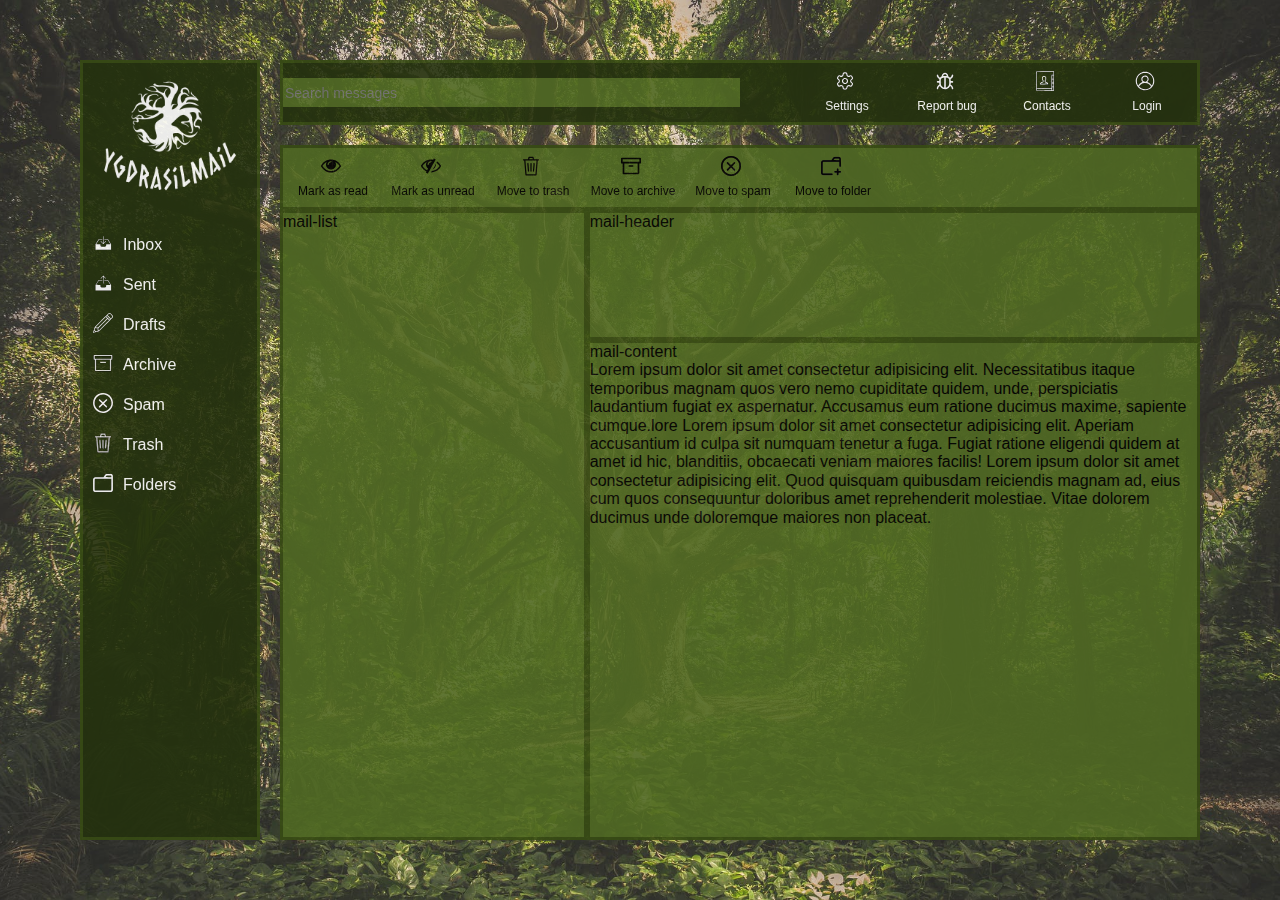
==== src/klient-poczty/index.html @ bf0d59c1 "Mail client - WIP - Top menu improved and mail menu added." ====
<!DOCTYPE html>
<html lang="en">
  <head>
    <meta charset="UTF-8" />
    <meta name="viewport" content="width=device-width, initial-scale=1.0" />
    <title>Klient poczty | Projekt 1 | Projekty</title>
    <link rel="stylesheet" href="../../css/normalize.css" />
    <link rel="stylesheet" href="css/main.css" />
  </head>

  <body>
    <div id="background"></div>

    <main id="main-client">
      <section class="menu-side">
        <img class="menu-side__logo" src="img/logo.png" alt="logo" />
        <div class="menu-side__item">
          <img src="img/inbox.svg" />
          <p>Inbox</p>
        </div>
        <div class="menu-side__item">
          <img src="img/sent.svg" />
          <p>Sent</p>
        </div>
        <div class="menu-side__item">
          <img src="img/drafts.svg" />
          <p>Drafts</p>
        </div>
        <div class="menu-side__item">
          <img src="img/archive.svg" />
          <p>Archive</p>
        </div>
        <div class="menu-side__item">
          <img src="img/spam.svg" />
          <p>Spam</p>
        </div>
        <div class="menu-side__item">
          <img src="img/trash.svg" />
          <p>Trash</p>
        </div>
        <div class="menu-side__item">
            <img src="img/folders.svg" />
            <p>Folders</p>
        </div>
      </section>

      <section class="menu-top">
        <form class="menu-top__item--left">
          <input type="search" placeholder="Search messages" />
        </form>
        <div class="menu-top__item--right">
          <div>
            <img src="img/settings.svg" />
            <p>Settings</p>
          </div>
          <div>
            <img src="img/bug.svg" />
            <p>Report bug</p>
          </div>
          <div>
            <img src="img/contacts.svg" />
            <p>Contacts</p>
          </div>
          <div>
            <img src="img/login.svg" />
            <p>Login</p>
          </div>
        </div>
      </section>

      <section class="mail-menu">
        <div class="mail-menu__item">
          <img src="img/mark-as-read.svg" />
          <p>Mark as read</p>
        </div>
        <div class="mail-menu__item">
          <img src="img/mark-as-unread.svg" />
          <p>Mark as unread</p>
        </div>
        <div class="mail-menu__item">
          <img src="img/move-to-trash.svg" />
          <p>Move to trash</p>
        </div>
        <div class="mail-menu__item">
          <img src="img/move-to-archive.svg" />
          <p>Move to archive</p>
        </div>
        <div class="mail-menu__item">
          <img src="img/move-to-spam.svg" />
          <p>Move to spam</p>
        </div>
        <div class="mail-menu__item">
          <img src="img/move-to-folder.svg" />
          <p>Move to folder</p>
        </div>
      </section>

      <section class="mail-header">
        <p>mail-header</p>
      </section>
      <section class="mail-list">
        <p>mail-list</p>
      </section>
      <section class="mail-content">
        <p>mail-content</p>
        <p>
          Lorem ipsum dolor sit amet consectetur adipisicing elit.
          Necessitatibus itaque temporibus magnam quos vero nemo cupiditate
          quidem, unde, perspiciatis laudantium fugiat ex aspernatur. Accusamus
          eum ratione ducimus maxime, sapiente cumque.lore Lorem ipsum dolor sit
          amet consectetur adipisicing elit. Aperiam accusantium id culpa sit
          numquam tenetur a fuga. Fugiat ratione eligendi quidem at amet id hic,
          blanditiis, obcaecati veniam maiores facilis! Lorem ipsum dolor sit
          amet consectetur adipisicing elit. Quod quisquam quibusdam reiciendis
          magnam ad, eius cum quos consequuntur doloribus amet reprehenderit
          molestiae. Vitae dolorem ducimus unde doloremque maiores non placeat.
        </p>
      </section>
    </main>
  </body>
</html>
---- src/klient-poczty/css/main.css ----
* {
  font-family: Verdana, sans-serif;
  box-sizing: border-box;
  margin: 0;
}

body {
  overflow: hidden;
}

#background {
  background: url(../img/background.jpeg) no-repeat center;
  background-size: cover;
  width: 100vw;
  height: 100vh;
  position: absolute;
  left: 0px;
  top: 0px;
  z-index: 0;
  opacity: 0.9;
}

/* ********** MAIN-CLIENT ********** */

#main-client {
  display: grid;
  grid-template-columns: 200px 1fr 2fr;
  /* grid-auto-rows: minmax(100px, auto); */
  grid-auto-rows: 85px 65px 65px 65px 1fr;
  grid-template-areas:
    "menu-side menu-top menu-top"
    "menu-side mail-menu mail-menu"
    "menu-side mail-list mail-header"
    "menu-side mail-list mail-header"
    "menu-side mail-list mail-content";
  padding: 60px 80px;
  opacity: 0.9;
  min-height: 570px;
  min-width: 970px;
  height: 100vh;
  width: 100vw;
}

#main-client section {
  /* background: rgb(126, 150, 67); */
  background: rgb(80, 105, 35);
  border: rgb(55, 75, 20) solid;
}

#main-client .menu-side,
#main-client .menu-top {
  background: rgb(36, 49, 14);
  border: rgb(55, 75, 20) solid;
  color: white;
}

/* ********** MENU-SIDE ********** */
.menu-side {
  grid-area: menu-side;
  display: flex;
  flex-direction: column;
  margin: 0 20px 0 0;
}

.menu-side > * {
  position: relative;
  height: 40px;
  padding: 5px 0 5px 10px;
}

.menu-side__logo {
  height: auto;
  width: 100%;
  padding: 0 14px 14px 14px;
  align-self: center;
}

.menu-side__item img {
  position: absolute;
  top: 10px;
  left: 10px;
  height: 20px;
  width: 20px;
}

.menu-side__item p {
  position: absolute;
  top: 13px;
  left: 40px;
}

.menu-side__item:hover {
  background: rgb(80, 105, 35);
}

/* ********** MENU-TOP ********** */

.menu-top {
  grid-area: menu-top;
  display: flex;
  justify-content: space-between;
  align-content: center;
  margin: 0 0 20px 0;
}

.menu-top__item--left,
.menu-top__item--right {
  display: flex;
  flex: 1 1 0;
}

.menu-top__item--left {
  justify-content: center;
  align-items: center;
  width: 100%;
}

.menu-top__item--left input{
  background: rgb(80, 105, 35);
  border: rgb(55, 75, 20);
  color: white;
  font-size: 14px;
  height: 29px;
  width: 100%;
}

.menu-top__item--right {
  justify-content: flex-end;
  font-size: 12px;
}

.menu-top__item--right > * {
  position: relative;
  height: 59px;
  width: 100px;
}

.menu-top__item--right img {
  position: absolute;
  height: 20px;
  width: 20px;
  top: 8px;
  left: 37.5px;
}

.menu-top__item--right p {
  text-align: center;
  padding-top: 37px;
}

.menu-top__item--right > *:hover {
  background: rgb(80, 105, 35);
}

/* ********** MAIL-MENU ********** */

.mail-menu {
  grid-area: mail-menu;
  display: flex;
  align-content: center;
  justify-content: flex-start;
  /* margin: 0 10px 0 0; */
  font-size: 12px;
}

.mail-menu > * {
  position: relative;
  height: 59px;
  width: 100px;
}

.mail-menu__item img {
  position: absolute;
  height: 20px;
  width: 20px;
  top: 8px;
  left: 37.5px;
}

.mail-menu__item p {
  text-align: center;
  padding-top: 37px;
}

.mail-menu__item:hover {
  background: rgb(55, 75, 20);
}

/* ********** MAIL-HEADER ********** */

.mail-header {
  grid-area: mail-header;
  /* margin: 0 0 0 10px; */
}

/* ********** MAIL-LIST ********** */

.mail-list {
  grid-area: mail-list;
  /* margin: 0 10px 0 0; */
}

/* ********** MAIL-CONTENT ********** */

.mail-content {
  grid-area: mail-content;
  /* margin: 0 0 0 10px; */
}

@media screen and (max-width: 800px) {
  #main-client {
    grid-template-columns: 150px 1fr 1fr;
  }
}
<div class="menu-top__right--item">
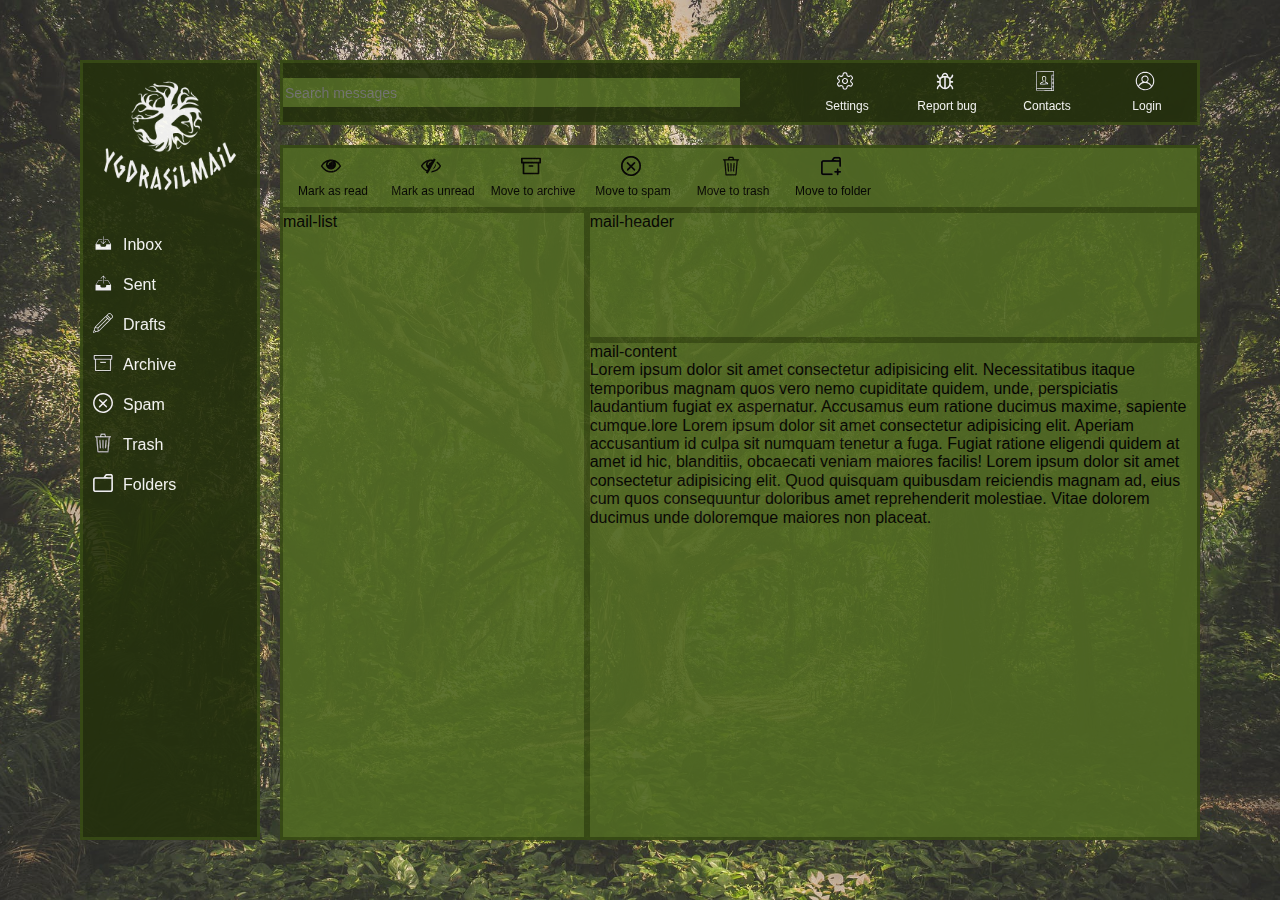
==== commit 5ab1a536: "Mail client - WIP - Changed an order of the mail menu changed and imprived an opacity of the whole m" ====
--- a/src/klient-poczty/index.html
+++ b/src/klient-poczty/index.html
@@ -78,16 +78,16 @@
           <p>Mark as unread</p>
         </div>
         <div class="mail-menu__item">
-          <img src="img/move-to-trash.svg" />
-          <p>Move to trash</p>
-        </div>
-        <div class="mail-menu__item">
           <img src="img/move-to-archive.svg" />
           <p>Move to archive</p>
         </div>
         <div class="mail-menu__item">
           <img src="img/move-to-spam.svg" />
           <p>Move to spam</p>
+        </div>
+        <div class="mail-menu__item">
+          <img src="img/move-to-trash.svg" />
+          <p>Move to trash</p>
         </div>
         <div class="mail-menu__item">
           <img src="img/move-to-folder.svg" />
--- a/src/klient-poczty/css/main.css
+++ b/src/klient-poczty/css/main.css
@@ -34,7 +34,7 @@
     "menu-side mail-list mail-header"
     "menu-side mail-list mail-content";
   padding: 60px 80px;
-  opacity: 0.9;
+  opacity: 0.92;
   min-height: 570px;
   min-width: 970px;
   height: 100vh;
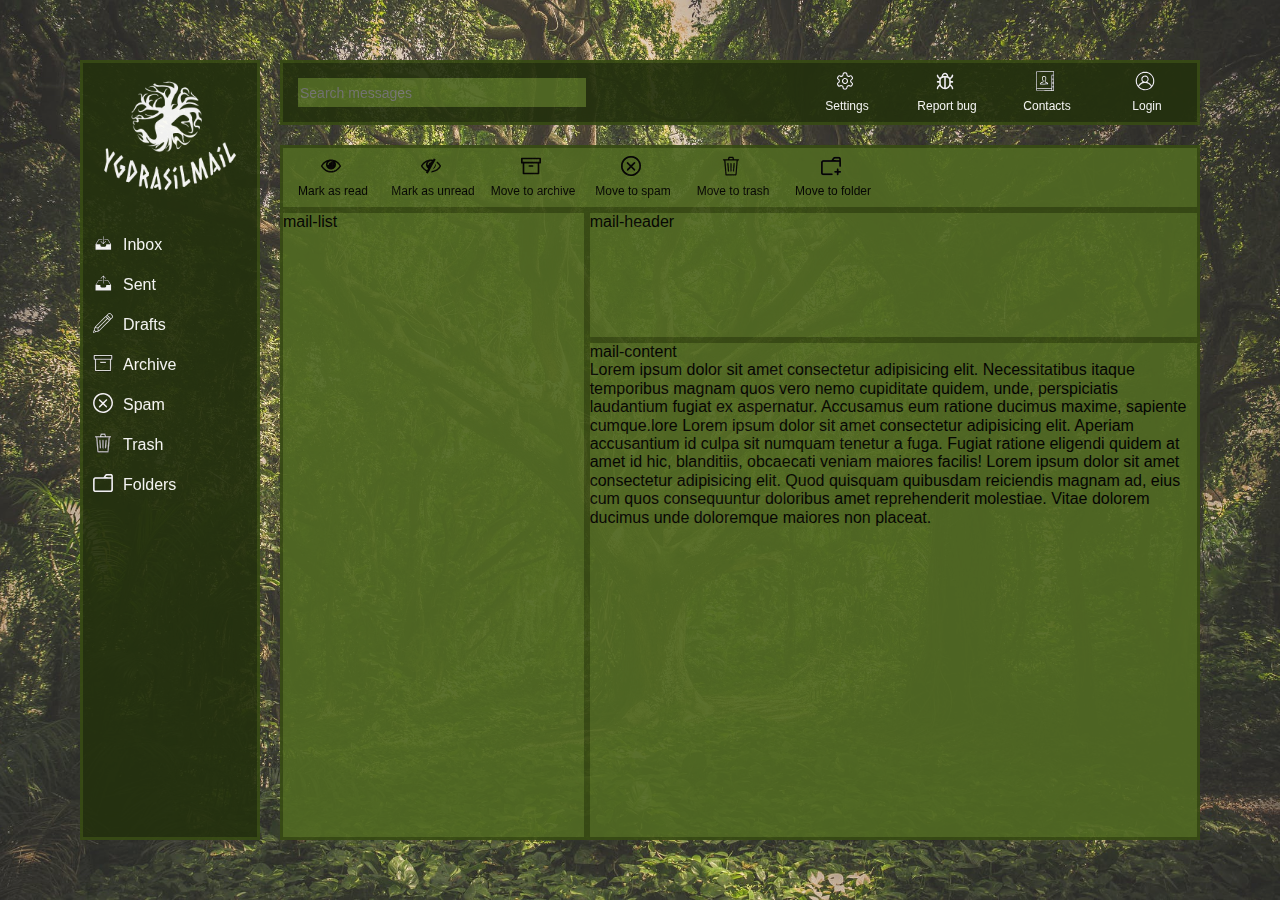
==== commit a3a3351a: "Mail client- WIP - Search input improved and added titles to the side menu" ====
--- a/src/klient-poczty/index.html
+++ b/src/klient-poczty/index.html
@@ -12,33 +12,33 @@
     <div id="background"></div>
 
     <main id="main-client">
-      <section class="menu-side">
+      <section class="menu-side" title="Go to the Inbox section">
         <img class="menu-side__logo" src="img/logo.png" alt="logo" />
         <div class="menu-side__item">
           <img src="img/inbox.svg" />
           <p>Inbox</p>
         </div>
-        <div class="menu-side__item">
+        <div class="menu-side__item" title="Go to the Sent section">
           <img src="img/sent.svg" />
           <p>Sent</p>
         </div>
-        <div class="menu-side__item">
+        <div class="menu-side__item" title="Go to the Drafts section">
           <img src="img/drafts.svg" />
           <p>Drafts</p>
         </div>
-        <div class="menu-side__item">
+        <div class="menu-side__item" title="Go to the Archive section">
           <img src="img/archive.svg" />
           <p>Archive</p>
         </div>
-        <div class="menu-side__item">
+        <div class="menu-side__item" title="Go to the Spam section">
           <img src="img/spam.svg" />
           <p>Spam</p>
         </div>
-        <div class="menu-side__item">
+        <div class="menu-side__item" title="Go to the Trash section">
           <img src="img/trash.svg" />
           <p>Trash</p>
         </div>
-        <div class="menu-side__item">
+        <div class="menu-side__item" title="Go to the Folders section">
             <img src="img/folders.svg" />
             <p>Folders</p>
         </div>
--- a/src/klient-poczty/css/main.css
+++ b/src/klient-poczty/css/main.css
@@ -34,7 +34,7 @@
     "menu-side mail-list mail-header"
     "menu-side mail-list mail-content";
   padding: 60px 80px;
-  opacity: 0.92;
+  opacity: 0.93;
   min-height: 570px;
   min-width: 970px;
   height: 100vh;
@@ -110,7 +110,7 @@
 }
 
 .menu-top__item--left {
-  justify-content: center;
+  justify-content: flex-start;
   align-items: center;
   width: 100%;
 }
@@ -121,7 +121,8 @@
   color: white;
   font-size: 14px;
   height: 29px;
-  width: 100%;
+  width: 63%;
+  margin-left: 15px;
 }
 
 .menu-top__item--right {
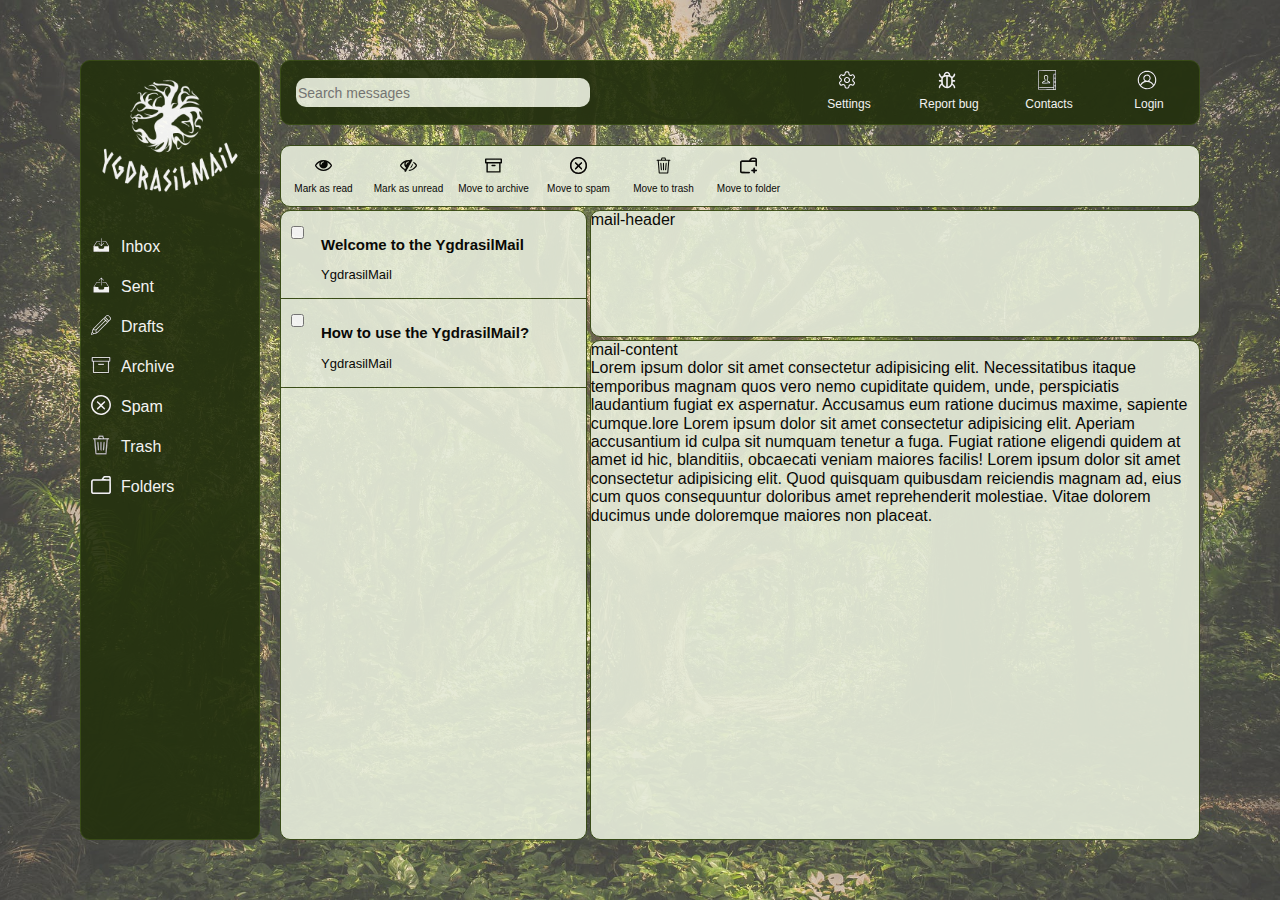
==== commit 4784404d: "Mail client - WIP - Mail list added" ====
--- a/src/klient-poczty/index.html
+++ b/src/klient-poczty/index.html
@@ -95,12 +95,23 @@
         </div>
       </section>
 
+      <section class="mail-list">
+        <div class="mail-list__item">
+          <input class="mail-list__item--input" type="checkbox"></input>
+          <h1 class="mail-list__item--header">Welcome to the YgdrasilMail</h1>
+          <p class="mail-list__item--author">YgdrasilMail</p>
+        </div>
+        <div class="mail-list__item">
+          <input class="mail-list__item--input" type="checkbox"></input>
+          <h1 class="mail-list__item--header">How to use the YgdrasilMail?</h1>
+          <p class="mail-list__item--author">YgdrasilMail</p>
+        </div>
+      </section>
+
       <section class="mail-header">
         <p>mail-header</p>
       </section>
-      <section class="mail-list">
-        <p>mail-list</p>
-      </section>
+
       <section class="mail-content">
         <p>mail-content</p>
         <p>
--- a/src/klient-poczty/css/main.css
+++ b/src/klient-poczty/css/main.css
@@ -1,3 +1,12 @@
+/* ********** VARIABLES ********** */
+:root {
+  --color-background-light-green: rgb(229, 235, 217);
+  --color-background-green: rgb(36, 49, 14);
+  --color-border: rgb(55, 75, 20);
+  --color-background-green-hover: rgb(95, 119, 49);
+}
+
+/* ********** OTHER SETTINGS ********** */
 * {
   font-family: Verdana, sans-serif;
   box-sizing: border-box;
@@ -17,7 +26,7 @@
   left: 0px;
   top: 0px;
   z-index: 0;
-  opacity: 0.9;
+  opacity: 0.8;S
 }
 
 /* ********** MAIN-CLIENT ********** */
@@ -34,24 +43,23 @@
     "menu-side mail-list mail-header"
     "menu-side mail-list mail-content";
   padding: 60px 80px;
-  opacity: 0.93;
+  opacity: 0.92;
   min-height: 570px;
-  min-width: 970px;
+  min-width: 880px;
   height: 100vh;
   width: 100vw;
 }
 
 #main-client section {
-  /* background: rgb(126, 150, 67); */
-  background: rgb(80, 105, 35);
-  border: rgb(55, 75, 20) solid;
+  background: var(--color-background-light-green);
+  border: var(--color-border) solid 1px;
+  border-radius: 10px;
 }
 
 #main-client .menu-side,
 #main-client .menu-top {
-  background: rgb(36, 49, 14);
-  border: rgb(55, 75, 20) solid;
-  color: white;
+  background: var(--color-background-green);
+  color: rgb(255, 255, 255);
 }
 
 /* ********** MENU-SIDE ********** */
@@ -90,7 +98,7 @@
 }
 
 .menu-side__item:hover {
-  background: rgb(80, 105, 35);
+  background: var(--color-background-green-hover);
 }
 
 /* ********** MENU-TOP ********** */
@@ -116,12 +124,12 @@
 }
 
 .menu-top__item--left input{
-  background: rgb(80, 105, 35);
-  border: rgb(55, 75, 20);
-  color: white;
+  background: var(--color-background-light-green);
+  border: var(--color-border);
+  border-radius: 10px;
   font-size: 14px;
   height: 29px;
-  width: 63%;
+  width: 64%;
   margin-left: 15px;
 }
 
@@ -132,7 +140,7 @@
 
 .menu-top__item--right > * {
   position: relative;
-  height: 59px;
+  height: 62px;
   width: 100px;
 }
 
@@ -140,7 +148,7 @@
   position: absolute;
   height: 20px;
   width: 20px;
-  top: 8px;
+  top: 9px;
   left: 37.5px;
 }
 
@@ -150,7 +158,7 @@
 }
 
 .menu-top__item--right > *:hover {
-  background: rgb(80, 105, 35);
+  background: var(--color-background-green-hover);
 }
 
 /* ********** MAIL-MENU ********** */
@@ -160,22 +168,22 @@
   display: flex;
   align-content: center;
   justify-content: flex-start;
-  /* margin: 0 10px 0 0; */
-  font-size: 12px;
+  margin: 0 0 3px 0;
+  font-size: 10px;
 }
 
 .mail-menu > * {
   position: relative;
-  height: 59px;
-  width: 100px;
+  height: 60px;
+  width: 85px;
 }
 
 .mail-menu__item img {
   position: absolute;
-  height: 20px;
-  width: 20px;
-  top: 8px;
-  left: 37.5px;
+  height: 17px;
+  width: 17px;
+  top: 11px;
+  left: 34px;
 }
 
 .mail-menu__item p {
@@ -184,28 +192,47 @@
 }
 
 .mail-menu__item:hover {
-  background: rgb(55, 75, 20);
-}
-
+  background: var(--color-background-green-hover);
+}
+
+/* ********** MAIL-LIST ********** */
+
+.mail-list {
+  grid-area: mail-list;
+}
+
+.mail-list__item {
+  /* position: relative; */
+  border-bottom: var(--color-border) solid 1px;
+  min-height: 71px;
+  padding: 15px 10px;
+}
+
+.mail-list__item--input {
+  float: left;
+}
+
+.mail-list__item--header {
+  font-size: 15px;
+  padding-left: 30px;
+}
+
+.mail-list__item--author {
+  font-size: 13px;
+  padding: 5px 0 0 30px;
+}
 /* ********** MAIL-HEADER ********** */
 
 .mail-header {
   grid-area: mail-header;
-  /* margin: 0 0 0 10px; */
-}
-
-/* ********** MAIL-LIST ********** */
-
-.mail-list {
-  grid-area: mail-list;
-  /* margin: 0 10px 0 0; */
+  margin: 0 0 3px 3px;
 }
 
 /* ********** MAIL-CONTENT ********** */
 
 .mail-content {
   grid-area: mail-content;
-  /* margin: 0 0 0 10px; */
+  margin: 0 0 0 3px;
 }
 
 @media screen and (max-width: 800px) {
@@ -213,4 +240,3 @@
     grid-template-columns: 150px 1fr 1fr;
   }
 }
-<div class="menu-top__right--item">
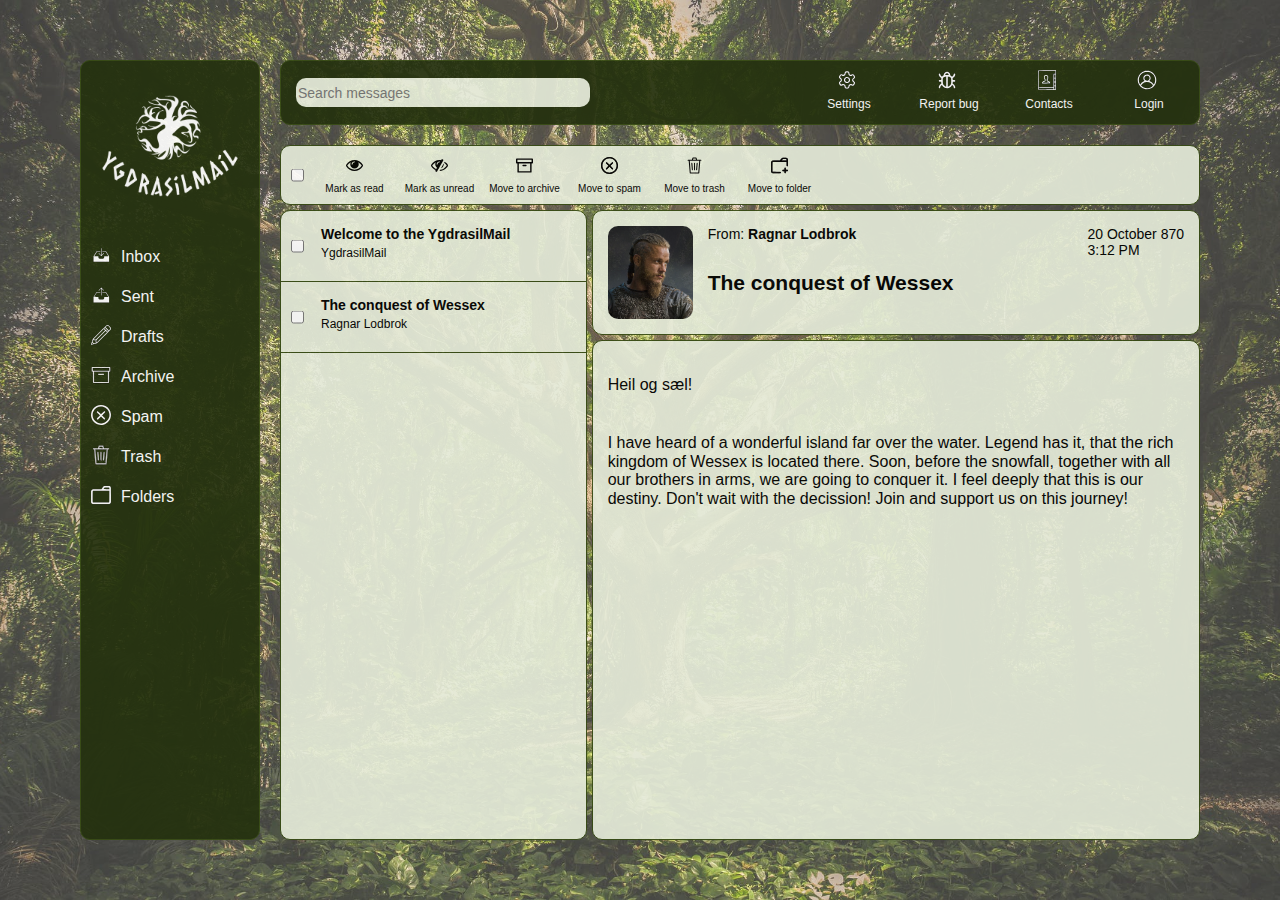
==== commit ce8d7eca: "Mail client - Mail header and mail content improved" ====
--- a/src/klient-poczty/index.html
+++ b/src/klient-poczty/index.html
@@ -69,6 +69,7 @@
       </section>
 
       <section class="mail-menu">
+        <input class="mail-menu_input" type="checkbox"></input>
         <div class="mail-menu__item">
           <img src="img/mark-as-read.svg" />
           <p>Mark as read</p>
@@ -98,34 +99,44 @@
       <section class="mail-list">
         <div class="mail-list__item">
           <input class="mail-list__item--input" type="checkbox"></input>
-          <h1 class="mail-list__item--header">Welcome to the YgdrasilMail</h1>
+          <h3 class="mail-list__item--header">Welcome to the YgdrasilMail</h1>
           <p class="mail-list__item--author">YgdrasilMail</p>
         </div>
         <div class="mail-list__item">
           <input class="mail-list__item--input" type="checkbox"></input>
-          <h1 class="mail-list__item--header">How to use the YgdrasilMail?</h1>
-          <p class="mail-list__item--author">YgdrasilMail</p>
+          <h3 class="mail-list__item--header">The conquest of Wessex</h1>
+          <p class="mail-list__item--author">Ragnar Lodbrok</p>
         </div>
       </section>
 
       <section class="mail-header">
-        <p>mail-header</p>
+
+        <div class="mail-header__item author">
+          <div class="author__image">
+            <img class="author__image--size" src="img/mail-author-image.jpeg">
+          </div>
+          <div class="author__details">
+            <p class="author__details--from">From: <strong>Ragnar Lodbrok</strong></p>
+            <h1 class="author__details--title">The conquest of Wessex</h1>
+          </div>
+        </div>
+        
+        <div class="mail-header__item date">
+          <p>20 October 870</p>
+          <p>3:12 PM</p>
+        </div>
+      
       </section>
 
       <section class="mail-content">
-        <p>mail-content</p>
-        <p>
-          Lorem ipsum dolor sit amet consectetur adipisicing elit.
-          Necessitatibus itaque temporibus magnam quos vero nemo cupiditate
-          quidem, unde, perspiciatis laudantium fugiat ex aspernatur. Accusamus
-          eum ratione ducimus maxime, sapiente cumque.lore Lorem ipsum dolor sit
-          amet consectetur adipisicing elit. Aperiam accusantium id culpa sit
-          numquam tenetur a fuga. Fugiat ratione eligendi quidem at amet id hic,
-          blanditiis, obcaecati veniam maiores facilis! Lorem ipsum dolor sit
-          amet consectetur adipisicing elit. Quod quisquam quibusdam reiciendis
-          magnam ad, eius cum quos consequuntur doloribus amet reprehenderit
-          molestiae. Vitae dolorem ducimus unde doloremque maiores non placeat.
+        <article class="mail-content__article">
+        <h2 class="article__greeting">
+          Heil og sæl!
+        </h2>
+        <p class="article__matter">
+          I have heard of a wonderful island far over the water. Legend has it, that the rich kingdom of Wessex is located there. Soon, before the snowfall, together with all our brothers in arms, we are going to conquer it. I feel deeply that this is our destiny. Don't wait with the decission! Join and support us on this journey!
         </p>
+      </article>
       </section>
     </main>
   </body>
--- a/src/klient-poczty/css/main.css
+++ b/src/klient-poczty/css/main.css
@@ -45,7 +45,7 @@
   padding: 60px 80px;
   opacity: 0.92;
   min-height: 570px;
-  min-width: 880px;
+  min-width: 1060px;
   height: 100vh;
   width: 100vw;
 }
@@ -79,7 +79,7 @@
 .menu-side__logo {
   height: auto;
   width: 100%;
-  padding: 0 14px 14px 14px;
+  padding: 10px 14px 14px 14px;
   align-self: center;
 }
 
@@ -167,15 +167,22 @@
   grid-area: mail-menu;
   display: flex;
   align-content: center;
-  justify-content: flex-start;
-  margin: 0 0 3px 0;
+  position: relative;
+  margin: 0 0 5px 0;
+  padding-left: 10px;
   font-size: 10px;
 }
 
-.mail-menu > * {
+.mail-menu div {
   position: relative;
   height: 60px;
   width: 85px;
+}
+
+.mail-menu_input {
+  position: absolute;
+  top: 50%;
+  transform: translateY(-50%);
 }
 
 .mail-menu__item img {
@@ -186,6 +193,10 @@
   left: 34px;
 }
 
+.mail-menu__item:nth-child(2){
+  margin-left: 21px;
+}
+
 .mail-menu__item p {
   text-align: center;
   padding-top: 37px;
@@ -202,37 +213,73 @@
 }
 
 .mail-list__item {
-  /* position: relative; */
+  position: relative;
   border-bottom: var(--color-border) solid 1px;
   min-height: 71px;
   padding: 15px 10px;
 }
 
 .mail-list__item--input {
-  float: left;
+  position: absolute;
+  top: 50%;
+  transform: translateY(-50%);
 }
 
 .mail-list__item--header {
-  font-size: 15px;
+  font-size: 14px;
   padding-left: 30px;
 }
 
 .mail-list__item--author {
-  font-size: 13px;
+  font-size: 12px;
   padding: 5px 0 0 30px;
 }
 /* ********** MAIL-HEADER ********** */
 
 .mail-header {
   grid-area: mail-header;
-  margin: 0 0 3px 3px;
+  display: flex;
+  justify-content: space-between;
+  margin: 0 0 5px 5px;
+  padding: 15px 15px;
+}
+
+.author {
+  display: flex;
+}
+
+.author__image--size {
+  height: 93px;
+  width: 85px;
+  border-radius: 10px;
+}
+
+.author__details {
+  padding-left: 15px;
+}
+.author__details--from, .date {
+  font-size: 14px;
+}
+
+.author__details--title {
+  font-size: 21px;
+  padding-top: 15px;
 }
 
 /* ********** MAIL-CONTENT ********** */
 
 .mail-content {
   grid-area: mail-content;
-  margin: 0 0 0 3px;
+  margin: 0 0 0 5px;
+  padding: 15px;
+  
+}
+
+.article__greeting, .article__matter {
+  font-weight: normal;
+  font-size: 16px;
+  padding: 20px 0;
+
 }
 
 @media screen and (max-width: 800px) {
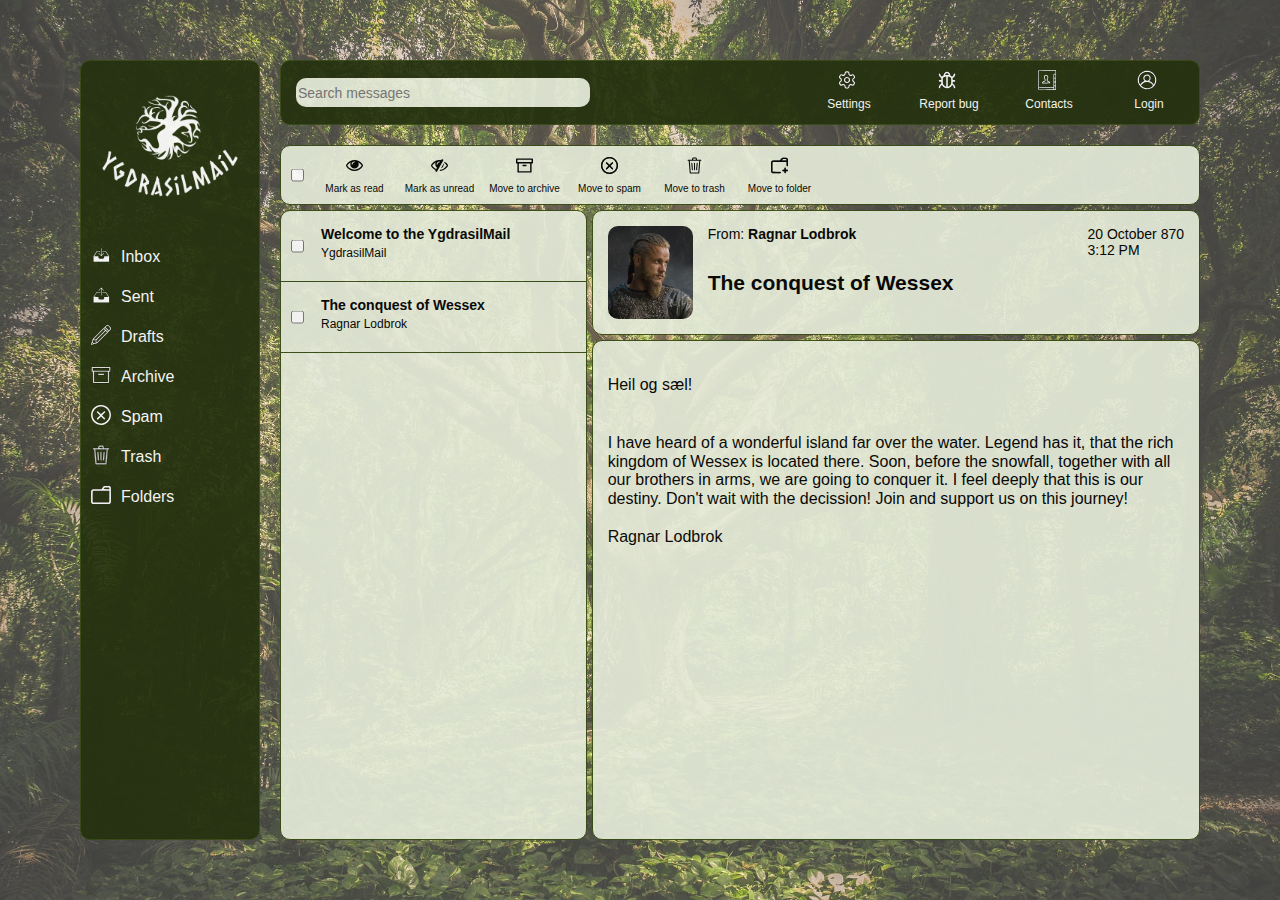
==== commit 67f37989: "Mail client - Mail content improved" ====
--- a/src/klient-poczty/index.html
+++ b/src/klient-poczty/index.html
@@ -136,6 +136,9 @@
         <p class="article__matter">
           I have heard of a wonderful island far over the water. Legend has it, that the rich kingdom of Wessex is located there. Soon, before the snowfall, together with all our brothers in arms, we are going to conquer it. I feel deeply that this is our destiny. Don't wait with the decission! Join and support us on this journey!
         </p>
+        <p>
+          Ragnar Lodbrok
+        </p>
       </article>
       </section>
     </main>
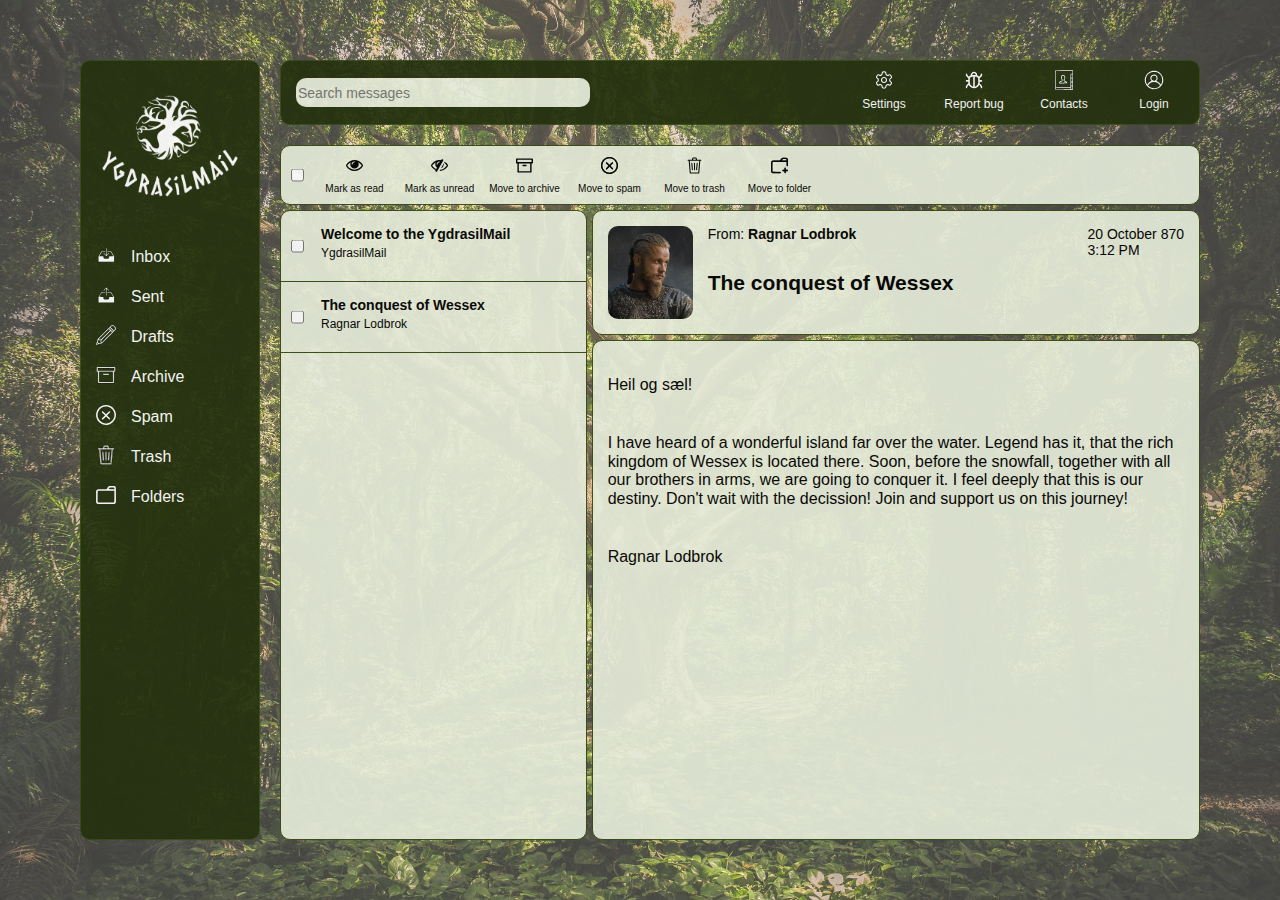
==== commit e2c6b291: "Mail client - titles added" ====
--- a/src/klient-poczty/index.html
+++ b/src/klient-poczty/index.html
@@ -15,31 +15,31 @@
       <section class="menu-side" title="Go to the Inbox section">
         <img class="menu-side__logo" src="img/logo.png" alt="logo" />
         <div class="menu-side__item">
-          <img src="img/inbox.svg" />
+          <img src="img/inbox.svg" alt="inbox icon"/>
           <p>Inbox</p>
         </div>
         <div class="menu-side__item" title="Go to the Sent section">
-          <img src="img/sent.svg" />
+          <img src="img/sent.svg" alt="sent icon"/>
           <p>Sent</p>
         </div>
         <div class="menu-side__item" title="Go to the Drafts section">
-          <img src="img/drafts.svg" />
+          <img src="img/drafts.svg" alt="drafts icon"/>
           <p>Drafts</p>
         </div>
         <div class="menu-side__item" title="Go to the Archive section">
-          <img src="img/archive.svg" />
+          <img src="img/archive.svg" alt="archive icon"/>
           <p>Archive</p>
         </div>
         <div class="menu-side__item" title="Go to the Spam section">
-          <img src="img/spam.svg" />
+          <img src="img/spam.svg" alt="spam icon">
           <p>Spam</p>
         </div>
         <div class="menu-side__item" title="Go to the Trash section">
-          <img src="img/trash.svg" />
+          <img src="img/trash.svg" alt="trash icon"/>
           <p>Trash</p>
         </div>
         <div class="menu-side__item" title="Go to the Folders section">
-            <img src="img/folders.svg" />
+            <img src="img/folders.svg" alt="folders icon"/>
             <p>Folders</p>
         </div>
       </section>
@@ -49,61 +49,61 @@
           <input type="search" placeholder="Search messages" />
         </form>
         <div class="menu-top__item--right">
-          <div>
-            <img src="img/settings.svg" />
+          <div title="Go to the settings">
+            <img src="img/settings.svg" alt="settings icon"/>
             <p>Settings</p>
           </div>
-          <div>
-            <img src="img/bug.svg" />
+          <div title="If you found a bug - report it">
+            <img src="img/bug.svg" alt="bug report icon"/>
             <p>Report bug</p>
           </div>
-          <div>
-            <img src="img/contacts.svg" />
+          <div title="Your contact list">
+            <img src="img/contacts.svg" alt="contacts icon"/>
             <p>Contacts</p>
           </div>
-          <div>
-            <img src="img/login.svg" />
+          <div title="Your login">
+            <img src="img/login.svg" alt="login icon"/>
             <p>Login</p>
           </div>
         </div>
       </section>
 
       <section class="mail-menu">
-        <input class="mail-menu_input" type="checkbox"></input>
-        <div class="mail-menu__item">
-          <img src="img/mark-as-read.svg" />
+        <input class="mail-menu_input" type="checkbox" title="Select all emails"></input>
+        <div class="mail-menu__item" title="Mark selected emails as read">
+          <img src="img/mark-as-read.svg" alt="mark as read icon"/>
           <p>Mark as read</p>
         </div>
-        <div class="mail-menu__item">
-          <img src="img/mark-as-unread.svg" />
+        <div class="mail-menu__item" title="Mark selected emails as unread">
+          <img src="img/mark-as-unread.svg" alt="mark as unread icon"/>
           <p>Mark as unread</p>
         </div>
-        <div class="mail-menu__item">
-          <img src="img/move-to-archive.svg" />
+        <div class="mail-menu__item" title="Move selected emails to the Archive section">
+          <img src="img/move-to-archive.svg" alt="move to archive icon"/>
           <p>Move to archive</p>
         </div>
-        <div class="mail-menu__item">
-          <img src="img/move-to-spam.svg" />
+        <div class="mail-menu__item" title="Move selected emails to the Spam section">
+          <img src="img/move-to-spam.svg" alt="move to spam icon"/>
           <p>Move to spam</p>
         </div>
-        <div class="mail-menu__item">
-          <img src="img/move-to-trash.svg" />
+        <div class="mail-menu__item" title="Move selected emails to the Trash section">
+          <img src="img/move-to-trash.svg" alt="move to trash icon"/>
           <p>Move to trash</p>
         </div>
-        <div class="mail-menu__item">
-          <img src="img/move-to-folder.svg" />
+        <div class="mail-menu__item" title="Move selected emails to the folder">
+          <img src="img/move-to-folder.svg" alt="move to folder icon"/>
           <p>Move to folder</p>
         </div>
       </section>
 
       <section class="mail-list">
         <div class="mail-list__item">
-          <input class="mail-list__item--input" type="checkbox"></input>
+          <input class="mail-list__item--input" type="checkbox" title="Select this email"></input>
           <h3 class="mail-list__item--header">Welcome to the YgdrasilMail</h1>
           <p class="mail-list__item--author">YgdrasilMail</p>
         </div>
         <div class="mail-list__item">
-          <input class="mail-list__item--input" type="checkbox"></input>
+          <input class="mail-list__item--input" type="checkbox" title="Select this email"></input>
           <h3 class="mail-list__item--header">The conquest of Wessex</h1>
           <p class="mail-list__item--author">Ragnar Lodbrok</p>
         </div>
@@ -113,7 +113,7 @@
 
         <div class="mail-header__item author">
           <div class="author__image">
-            <img class="author__image--size" src="img/mail-author-image.jpeg">
+            <img class="author__image--size" src="img/mail-author-image.jpeg" alt="picture of the mail author">
           </div>
           <div class="author__details">
             <p class="author__details--from">From: <strong>Ragnar Lodbrok</strong></p>
@@ -136,7 +136,7 @@
         <p class="article__matter">
           I have heard of a wonderful island far over the water. Legend has it, that the rich kingdom of Wessex is located there. Soon, before the snowfall, together with all our brothers in arms, we are going to conquer it. I feel deeply that this is our destiny. Don't wait with the decission! Join and support us on this journey!
         </p>
-        <p>
+        <p class="article__sign">
           Ragnar Lodbrok
         </p>
       </article>
--- a/src/klient-poczty/css/main.css
+++ b/src/klient-poczty/css/main.css
@@ -26,7 +26,7 @@
   left: 0px;
   top: 0px;
   z-index: 0;
-  opacity: 0.8;S
+  opacity: 0.8;
 }
 
 /* ********** MAIN-CLIENT ********** */
@@ -73,7 +73,7 @@
 .menu-side > * {
   position: relative;
   height: 40px;
-  padding: 5px 0 5px 10px;
+  padding: 5px;
 }
 
 .menu-side__logo {
@@ -86,7 +86,7 @@
 .menu-side__item img {
   position: absolute;
   top: 10px;
-  left: 10px;
+  left: 15px;
   height: 20px;
   width: 20px;
 }
@@ -94,7 +94,7 @@
 .menu-side__item p {
   position: absolute;
   top: 13px;
-  left: 40px;
+  left: 50px;
 }
 
 .menu-side__item:hover {
@@ -141,7 +141,7 @@
 .menu-top__item--right > * {
   position: relative;
   height: 62px;
-  width: 100px;
+  width: 90px;
 }
 
 .menu-top__item--right img {
@@ -149,7 +149,7 @@
   height: 20px;
   width: 20px;
   top: 9px;
-  left: 37.5px;
+  left: 35px;
 }
 
 .menu-top__item--right p {
@@ -275,7 +275,7 @@
   
 }
 
-.article__greeting, .article__matter {
+.article__greeting, .article__matter, .article__sign {
   font-weight: normal;
   font-size: 16px;
   padding: 20px 0;
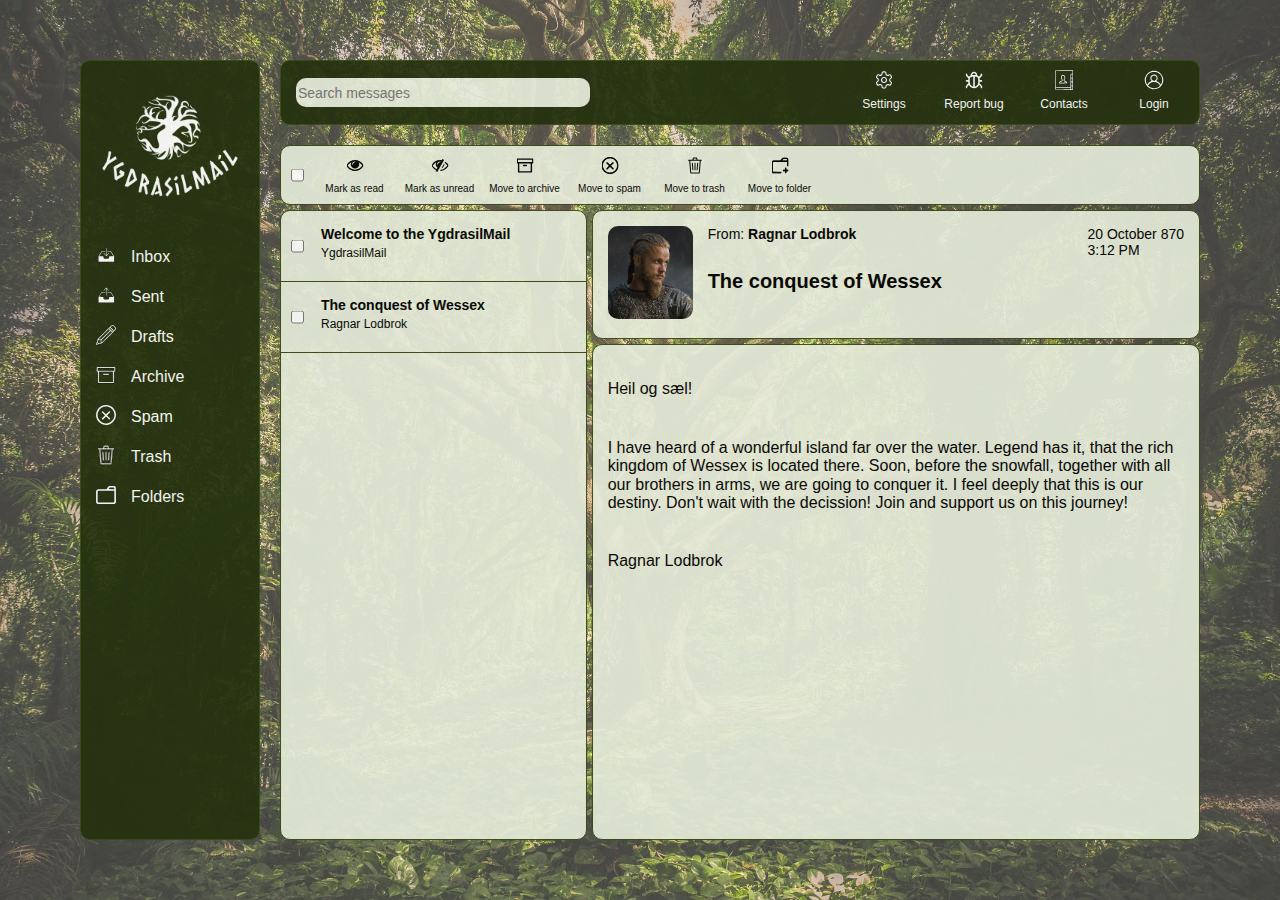
==== commit 7d4fa4be: "Mail client - Media Queries added" ====
--- a/src/klient-poczty/index.html
+++ b/src/klient-poczty/index.html
@@ -4,8 +4,8 @@
     <meta charset="UTF-8" />
     <meta name="viewport" content="width=device-width, initial-scale=1.0" />
     <title>Klient poczty | Projekt 1 | Projekty</title>
-    <link rel="stylesheet" href="../../css/normalize.css" />
-    <link rel="stylesheet" href="css/main.css" />
+    <link rel="stylesheet" type="text/css" href="../../css/normalize.css" />
+    <link rel="stylesheet" type="text/css" href="css/main.css" />
   </head>
 
   <body>
@@ -117,7 +117,10 @@
           </div>
           <div class="author__details">
             <p class="author__details--from">From: <strong>Ragnar Lodbrok</strong></p>
-            <h1 class="author__details--title">The conquest of Wessex</h1>
+            <h1 class="author__details--title">
+              The conquest of Wessex
+              <!-- The conquest of Wessex The conquest of Wessex The conquest of Wessex The conquest of Wessex The conquest of Wessex The conquest of Wessex The conquest of Wessex The conquest of Wessex The conquest of Wessex The conquest of Wessex The conquest of Wessex The conquest of Wessex -->
+            </h1>
           </div>
         </div>
         
--- a/src/klient-poczty/css/main.css
+++ b/src/klient-poczty/css/main.css
@@ -34,8 +34,9 @@
 #main-client {
   display: grid;
   grid-template-columns: 200px 1fr 2fr;
-  /* grid-auto-rows: minmax(100px, auto); */
-  grid-auto-rows: 85px 65px 65px 65px 1fr;
+  /* grid-auto-rows: minmax(65px, auto); */
+  /* grid-auto-rows: 85px 65px 65px 65px 1fr; */
+  grid-auto-rows: 85px 65px max-content max-content 1fr;
   grid-template-areas:
     "menu-side menu-top menu-top"
     "menu-side mail-menu mail-menu"
@@ -123,7 +124,7 @@
   width: 100%;
 }
 
-.menu-top__item--left input{
+.menu-top__item--left input {
   background: var(--color-background-light-green);
   border: var(--color-border);
   border-radius: 10px;
@@ -149,7 +150,9 @@
   height: 20px;
   width: 20px;
   top: 9px;
-  left: 35px;
+  left: 50%;
+  transform: translateX(-50%);
+  -ms-transform: translateX(-50%);
 }
 
 .menu-top__item--right p {
@@ -173,16 +176,16 @@
   font-size: 10px;
 }
 
+.mail-menu_input {
+  position: absolute;
+  top: 50%;
+  transform: translateY(-50%);
+}
+
 .mail-menu div {
   position: relative;
   height: 60px;
   width: 85px;
-}
-
-.mail-menu_input {
-  position: absolute;
-  top: 50%;
-  transform: translateY(-50%);
 }
 
 .mail-menu__item img {
@@ -190,10 +193,12 @@
   height: 17px;
   width: 17px;
   top: 11px;
-  left: 34px;
-}
-
-.mail-menu__item:nth-child(2){
+  left: 50%;
+  transform: translateX(-50%);
+  -ms-transform: translateX(-50%);
+}
+
+.mail-menu__item:nth-child(2) {
   margin-left: 21px;
 }
 
@@ -257,12 +262,14 @@
 .author__details {
   padding-left: 15px;
 }
-.author__details--from, .date {
+.author__details--from,
+.date {
+  min-width: max-content;
   font-size: 14px;
 }
 
 .author__details--title {
-  font-size: 21px;
+  font-size: 20px;
   padding-top: 15px;
 }
 
@@ -272,18 +279,107 @@
   grid-area: mail-content;
   margin: 0 0 0 5px;
   padding: 15px;
-  
-}
-
-.article__greeting, .article__matter, .article__sign {
+}
+
+.article__greeting,
+.article__matter,
+.article__sign {
   font-weight: normal;
   font-size: 16px;
   padding: 20px 0;
-
-}
-
-@media screen and (max-width: 800px) {
+}
+
+@media screen and (max-width: 1150px) {
+
+  /* ********** MAIN-CLIENT ********** */
+
   #main-client {
-    grid-template-columns: 150px 1fr 1fr;
-  }
-}
+    grid-template-columns: 150px 0.8fr 2fr;
+    min-width: 870px;
+  }
+
+  /* ********** MAIL-HEADER ********** */
+
+  .author__image--size {
+    height: 65px;
+    width: 60px;
+  }
+
+  .author__details--title {
+    font-size: 18px;
+  }
+}
+
+@media screen and (max-width: 870px) {
+
+  /* ********** MAIN-CLIENT ********** */
+
+  #main-client {
+    grid-template-columns: 1fr;
+    grid-auto-rows: max-content max-content max-content max-content 1fr;
+    grid-template-areas:
+      "menu-top"
+      "mail-menu"
+      "mail-list"
+      "mail-list"
+      "mail-list";
+    padding: 0;
+    min-height: 100%;
+    min-width: 100%;
+  }
+
+  /* ********** MENU-SIDE ********** */
+
+  .menu-side {
+    display: none;
+  }
+
+  /* ********** MENU-TOP ********** */
+
+  .menu-top {
+    display: block;
+    margin: 0;
+  }
+
+  .menu-top__item--left {
+    padding: 15px;
+  }
+
+  .menu-top__item--left input {
+    width: 100%;
+    margin: 0;
+  }
+
+  .menu-top__item--right {
+    justify-content: center;
+  }
+
+  .menu-top__item--right > * {
+    width: 85px;
+  }
+
+  /* ********** MAIL-MENU ********** */
+
+  .mail-menu {
+    flex-wrap: wrap;
+    justify-content: center;
+  }
+
+  .mail-menu_input {
+    position: absolute;
+    top: 50%;
+    transform: translateY(-50%);
+    left: 10px;
+  }
+
+  /* ********** MAIL-HEADER ********** */
+
+  .mail-header {
+    display: none;
+  }
+
+ /* ********** MAIL-CONTENT ********** */
+  
+  .mail-content {
+    display: none;
+  }
